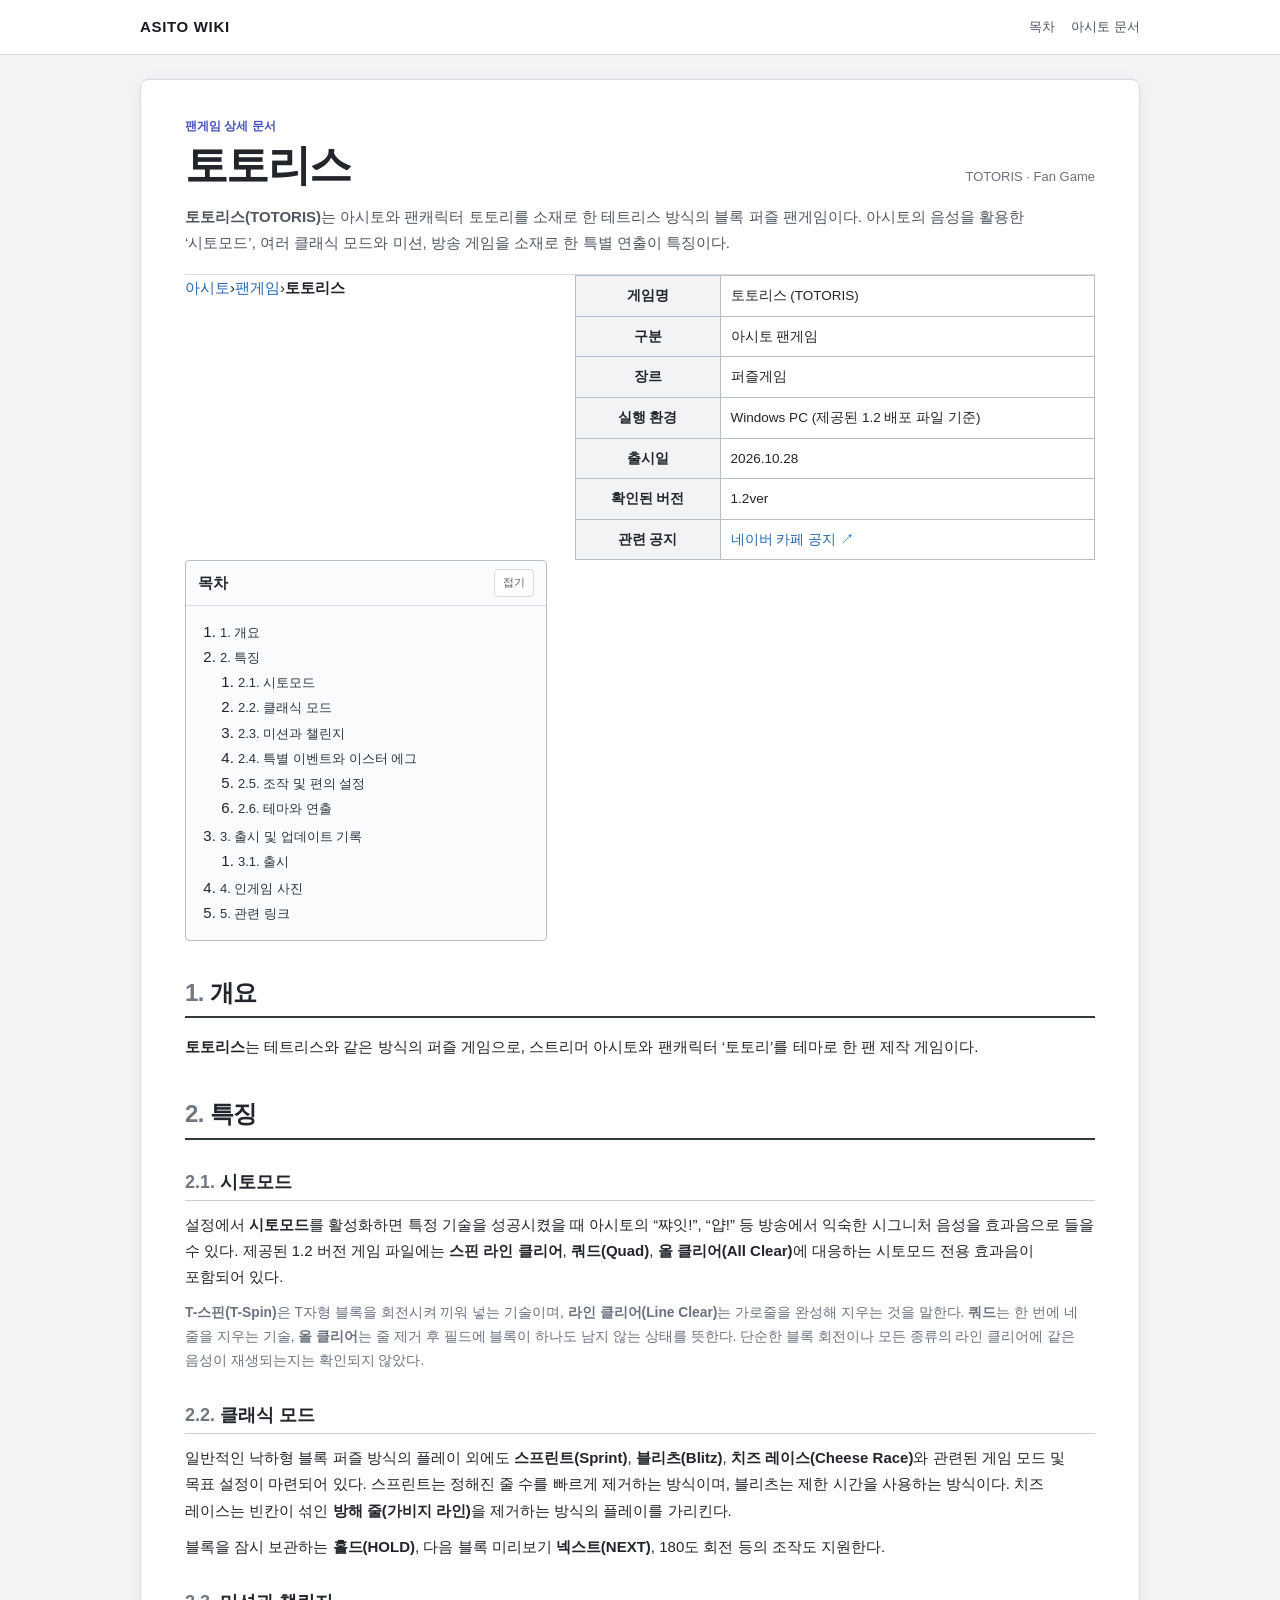
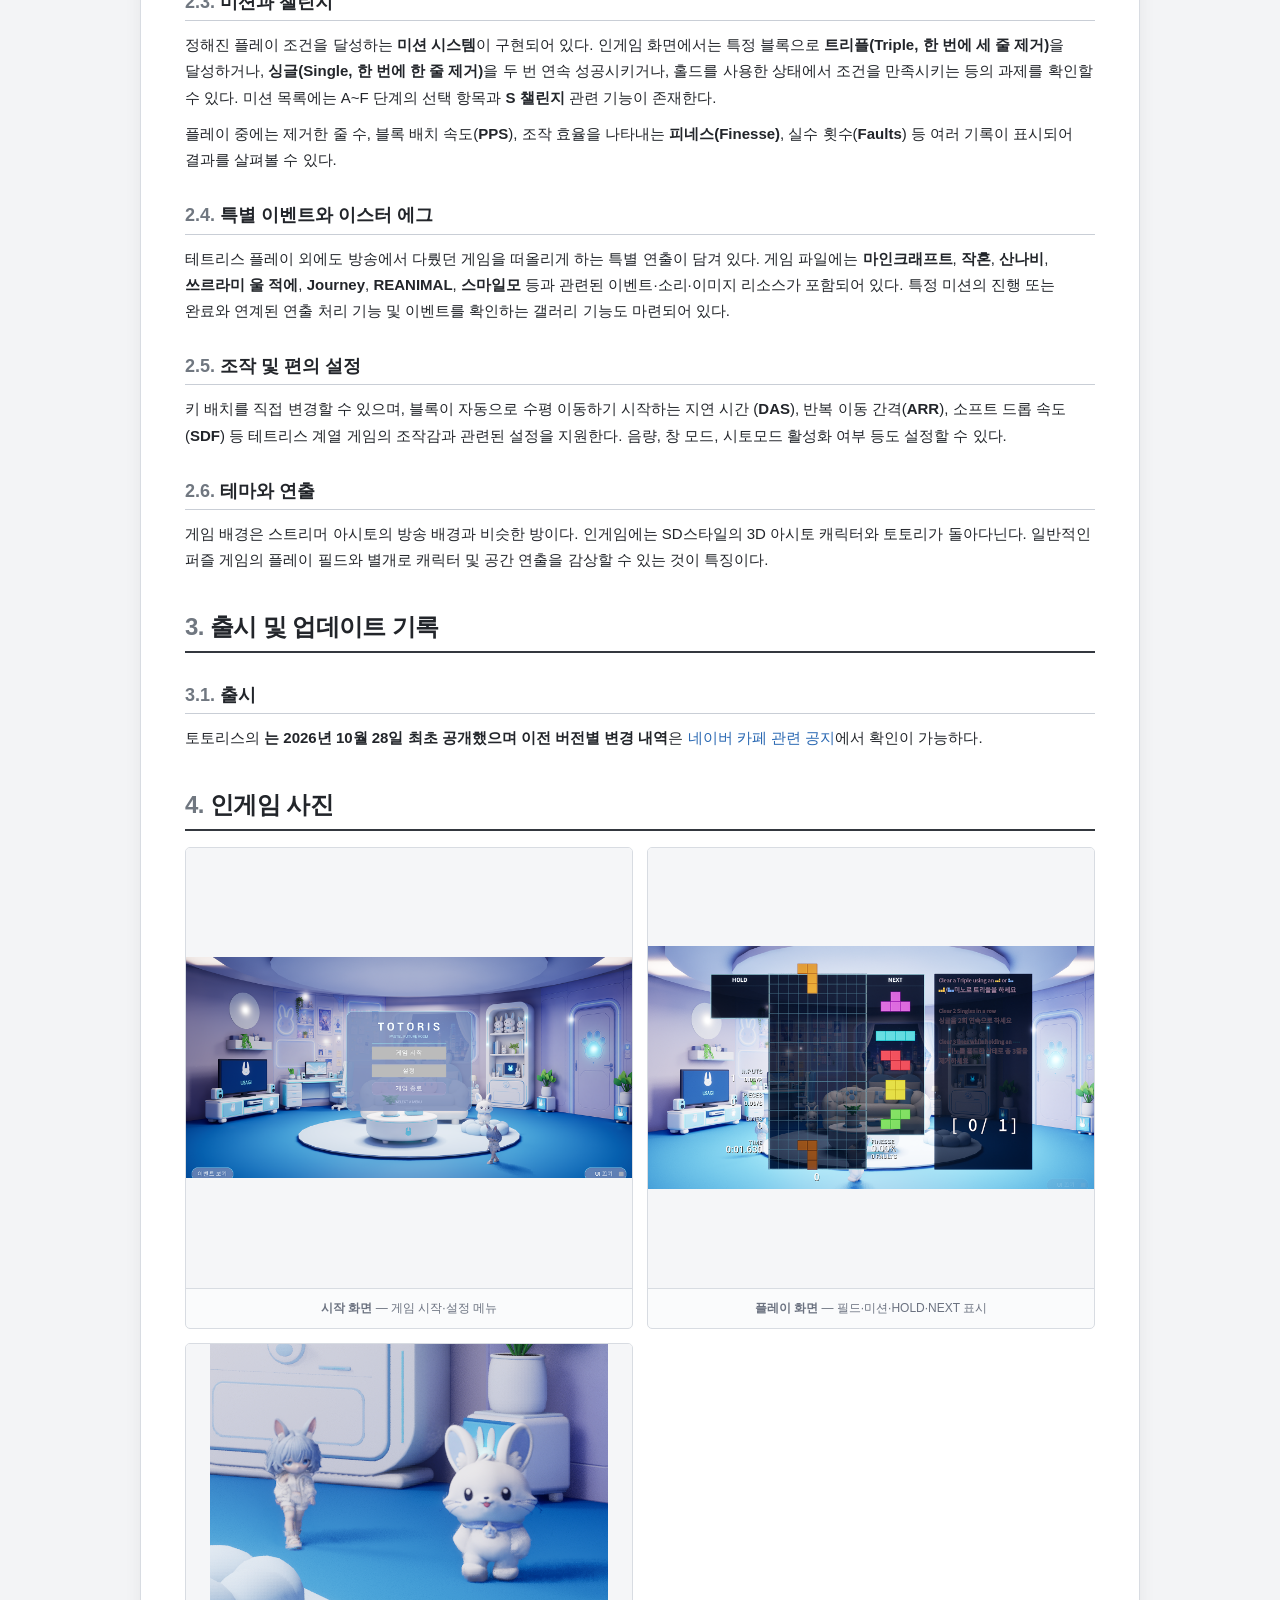
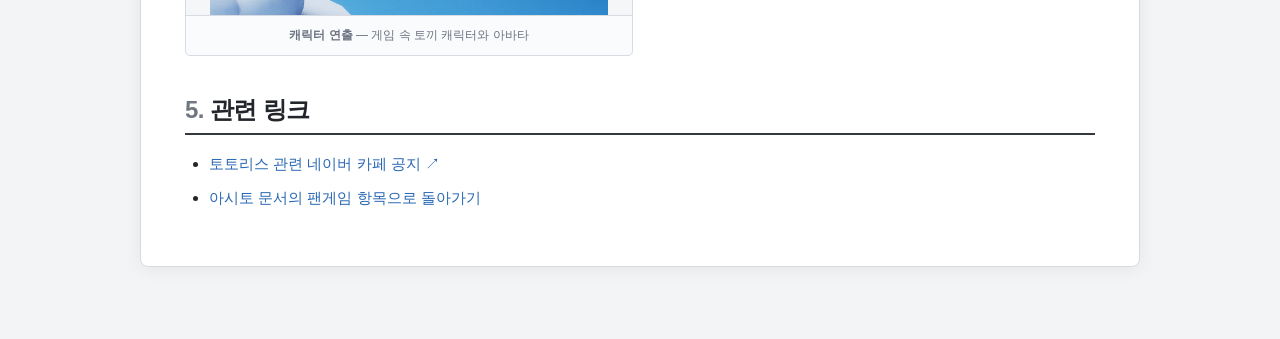
==== content/totoris.html @ 54809f1c "totoris update" ====
<!doctype html>
<html lang="ko">
<head>
  <meta charset="utf-8" />
  <meta name="viewport" content="width=device-width, initial-scale=1" />
  <title>토토리스 (TOTORIS) - 팬게임 | 아시토 전용 위키</title>
  <meta name="description" content="아시토 팬게임 토토리스(TOTORIS)의 게임 소개, 특징, 출시 및 업데이트 기록과 인게임 사진을 정리한 상세 문서입니다." />
  <meta name="robots" content="index, follow, max-image-preview:large" />
  <link rel="canonical" href="https://asito929.github.io/wiki/content/totoris.html" />
  <link rel="stylesheet" href="../style.css" />
</head>
<body>
  <header class="site-header">
    <div class="header-inner">
      <a class="brand" href="../index.html" aria-label="아시토 위키 메인으로 이동">ASITO WIKI</a>
      <div class="header-actions">
        <a href="#toc">목차</a>
        <a href="../index.html#fan-games">아시토 문서</a>
      </div>
    </div>
  </header>

  <main id="top" class="page-shell">
    <article class="wiki-document">
      <nav class="breadcrumb" aria-label="경로">
        <a href="../index.html">아시토</a><span>›</span><a href="../index.html#fan-games">팬게임</a><span>›</span><strong>토토리스</strong>
      </nav>

      <header class="document-header">
        <div class="document-title-row">
          <div>
            <p class="document-kicker">팬게임 상세 문서</p>
            <h1>토토리스</h1>
          </div>
          <span class="document-type">TOTORIS · Fan Game</span>
        </div>
        <p class="document-summary">
          <strong>토토리스(TOTORIS)</strong>는 아시토와 팬캐릭터 토토리를 소재로 한 테트리스 방식의 블록 퍼즐 팬게임이다.
          아시토의 음성을 활용한 ‘시토모드’, 여러 클래식 모드와 미션, 방송 게임을 소재로 한 특별 연출이 특징이다.
        </p>
      </header>

      <table class="wiki-table content-info-table">
        <tbody>
          <tr><th>게임명</th><td>토토리스 (TOTORIS)</td></tr>
          <tr><th>구분</th><td>아시토 팬게임</td></tr>
          <tr><th>장르</th><td>퍼즐게임</td></tr>
          <tr><th>실행 환경</th><td>Windows PC (제공된 1.2 배포 파일 기준)</td></tr>
          <tr><th>출시일</th><td>2026.10.28</td></tr>
          <tr><th>확인된 버전</th><td>1.2ver</td></tr>
          <tr><th>관련 공지</th><td><a href="https://cafe.naver.com/f-e/cafes/31707301/articles/356?boardtype=L&amp;referrerAllArticles=false" target="_blank" rel="noopener noreferrer">네이버 카페 공지 ↗</a></td></tr>
        </tbody>
      </table>

      <nav id="toc" class="toc-box" aria-label="문서 목차">
        <div class="toc-title">
          <strong>목차</strong>
          <button id="tocToggle" class="toc-toggle" type="button" aria-expanded="true">접기</button>
        </div>
        <ol id="tocList" class="toc-list"></ol>
      </nav>

      <div class="document-content">
        <section id="overview" class="wiki-section">
          <h2><span class="section-number">1.</span> 개요</h2>
          <p>
            <strong>토토리스</strong>는 테트리스와 같은 방식의 퍼즐 게임으로, 스트리머 아시토와 팬캐릭터 ‘토토리’를 테마로 한 팬 제작 게임이다.
          </p>
        </section>

        <section id="features" class="wiki-section">
          <h2><span class="section-number">2.</span> 특징</h2>

          <h3 id="sito-mode"><span class="section-number">2.1.</span> 시토모드</h3>
          <p>
            설정에서 <strong>시토모드</strong>를 활성화하면 특정 기술을 성공시켰을 때
            아시토의 “쨔잇!”, “얍!” 등 방송에서 익숙한 시그니처 음성을 효과음으로 들을 수 있다.
            제공된 1.2 버전 게임 파일에는 <strong>스핀 라인 클리어</strong>,
            <strong>쿼드(Quad)</strong>, <strong>올 클리어(All Clear)</strong>에 대응하는
            시토모드 전용 효과음이 포함되어 있다.
          </p>
          <p class="subtle">
            <strong>T-스핀(T-Spin)</strong>은 T자형 블록을 회전시켜 끼워 넣는 기술이며,
            <strong>라인 클리어(Line Clear)</strong>는 가로줄을 완성해 지우는 것을 말한다.
            <strong>쿼드</strong>는 한 번에 네 줄을 지우는 기술,
            <strong>올 클리어</strong>는 줄 제거 후 필드에 블록이 하나도 남지 않는 상태를 뜻한다.
            단순한 블록 회전이나 모든 종류의 라인 클리어에 같은 음성이 재생되는지는 확인되지 않았다.
          </p>

          <h3 id="game-modes"><span class="section-number">2.2.</span> 클래식 모드</h3>
          <p>
            일반적인 낙하형 블록 퍼즐 방식의 플레이 외에도
            <strong>스프린트(Sprint)</strong>, <strong>블리츠(Blitz)</strong>,
            <strong>치즈 레이스(Cheese Race)</strong>와 관련된 게임 모드 및 목표 설정이 마련되어 있다.
            스프린트는 정해진 줄 수를 빠르게 제거하는 방식이며, 블리츠는 제한 시간을 사용하는 방식이다.
            치즈 레이스는 빈칸이 섞인 <strong>방해 줄(가비지 라인)</strong>을 제거하는 방식의 플레이를 가리킨다.
          </p>
          <p>
            블록을 잠시 보관하는 <strong>홀드(HOLD)</strong>, 다음 블록 미리보기
            <strong>넥스트(NEXT)</strong>, 180도 회전 등의 조작도 지원한다.
          </p>

          <h3 id="missions"><span class="section-number">2.3.</span> 미션과 챌린지</h3>
          <p>
            정해진 플레이 조건을 달성하는 <strong>미션 시스템</strong>이 구현되어 있다.
            인게임 화면에서는 특정 블록으로 <strong>트리플(Triple, 한 번에 세 줄 제거)</strong>을 달성하거나,
            <strong>싱글(Single, 한 번에 한 줄 제거)</strong>을 두 번 연속 성공시키거나,
            홀드를 사용한 상태에서 조건을 만족시키는 등의 과제를 확인할 수 있다.
            미션 목록에는 A~F 단계의 선택 항목과 <strong>S 챌린지</strong> 관련 기능이 존재한다.
          </p>
          <p>
            플레이 중에는 제거한 줄 수, 블록 배치 속도(<strong>PPS</strong>),
            조작 효율을 나타내는 <strong>피네스(Finesse)</strong>, 실수 횟수(<strong>Faults</strong>) 등
            여러 기록이 표시되어 결과를 살펴볼 수 있다.
          </p>

          <h3 id="special-events"><span class="section-number">2.4.</span> 특별 이벤트와 이스터 에그</h3>
          <p>
            테트리스 플레이 외에도 방송에서 다뤘던 게임을 떠올리게 하는 특별 연출이 담겨 있다.
            게임 파일에는 <strong>마인크래프트</strong>, <strong>작혼</strong>,
            <strong>산나비</strong>, <strong>쓰르라미 울 적에</strong>,
            <strong>Journey</strong>, <strong>REANIMAL</strong>,
            <strong>스마일모</strong> 등과 관련된 이벤트·소리·이미지 리소스가 포함되어 있다.
            특정 미션의 진행 또는 완료와 연계된 연출 처리 기능 및 이벤트를 확인하는 갤러리 기능도 마련되어 있다.
          </p>

          <h3 id="custom-settings"><span class="section-number">2.5.</span> 조작 및 편의 설정</h3>
          <p>
            키 배치를 직접 변경할 수 있으며, 블록이 자동으로 수평 이동하기 시작하는 지연 시간
            (<strong>DAS</strong>), 반복 이동 간격(<strong>ARR</strong>), 소프트 드롭 속도(<strong>SDF</strong>) 등
            테트리스 계열 게임의 조작감과 관련된 설정을 지원한다.
            음량, 창 모드, 시토모드 활성화 여부 등도 설정할 수 있다.
          </p>

          <h3 id="visuals"><span class="section-number">2.6.</span> 테마와 연출</h3>
          <p>
            게임 배경은 스트리머 아시토의 방송 배경과 비슷한 방이다.
            인게임에는 SD스타일의 3D 아시토 캐릭터와 토토리가 돌아다닌다.
            일반적인 퍼즐 게임의 플레이 필드와 별개로 캐릭터 및 공간 연출을 감상할 수 있는 것이 특징이다.
          </p>
        </section>

        <section id="updates" class="wiki-section">
          <h2><span class="section-number">3.</span> 출시 및 업데이트 기록</h2>
          <h3 id="release"><span class="section-number">3.1.</span> 출시</h3>
          <p>
            토토리스의 <strong>는 2026년 10월 28일 최초 공개했으며 이전 버전별 변경 내역</strong>은
            <a href="https://cafe.naver.com/f-e/cafes/31707301/articles/356?boardtype=L&amp;referrerAllArticles=false" target="_blank" rel="noopener noreferrer">네이버 카페 관련 공지</a>에서 확인이 가능하다.
          </p>

        <section id="screenshots" class="wiki-section">
          <h2><span class="section-number">4.</span> 인게임 사진</h2>
          <div class="media-grid">
            <figure class="media-card">
              <img src="../assets/totoris_1.png" alt="토토리스의 파스텔톤 방 배경과 게임 시작, 설정, 게임 종료 버튼이 표시된 메인 화면" width="1600" height="794" loading="lazy" decoding="async" />
              <figcaption><strong>시작 화면</strong> — 게임 시작·설정 메뉴</figcaption>
            </figure>
            <figure class="media-card">
              <img src="../assets/totoris_2.png" alt="토토리스 게임 플레이 화면. 홀드 및 다음 블록 표시, 블록 필드, 미션과 기록 정보가 나타난다" width="1600" height="870" loading="lazy" decoding="async" />
              <figcaption><strong>플레이 화면</strong> — 필드·미션·HOLD·NEXT 표시</figcaption>
            </figure>
            <figure class="media-card">
              <img src="../assets/totoris_3.png" alt="토토리스에 등장하는 파란 머리 캐릭터와 흰색 토끼 캐릭터의 모습" width="398" height="271" loading="lazy" decoding="async" />
              <figcaption><strong>캐릭터 연출</strong> — 게임 속 토끼 캐릭터와 아바타</figcaption>
            </figure>
          </div>
        </section>

        <section id="links" class="wiki-section">
          <h2><span class="section-number">5.</span> 관련 링크</h2>
          <ul class="prose-list">
            <li><a href="https://cafe.naver.com/f-e/cafes/31707301/articles/356?boardtype=L&amp;referrerAllArticles=false" target="_blank" rel="noopener noreferrer">토토리스 관련 네이버 카페 공지 ↗</a></li>
            <li><a href="../index.html#totoris">아시토 문서의 팬게임 항목으로 돌아가기</a></li>
          </ul>
        </section>
      </div>
    </article>
  </main>

  <button id="toTop" class="to-top" type="button" aria-label="맨 위로 이동">↑</button>
  <script src="../script.js"></script>
</body>
</html>
---- style.css ----
:root {
  /* 스트리머 대표색으로 이 값만 바꾸면 표/링크/강조색이 함께 바뀝니다. */
  --theme-color: #5c68d7;
  --theme-dark: #4651bd;
  --theme-soft: #f1f2ff;

  --page-bg: #f3f4f6;
  --paper: #ffffff;
  --text: #22252a;
  --muted: #6b7280;
  --line: #d8dce2;
  --line-dark: #b8bec8;
  --table-head: #f1f3f5;
  --notice-bg: #fff9e8;
  --notice-line: #e4c55f;
  --quote-bg: #f7f8fa;
  --radius: 8px;
  --shadow: 0 3px 18px rgba(0, 0, 0, .06);
}

* { box-sizing: border-box; }
html { scroll-behavior: smooth; }
body {
  margin: 0;
  background: var(--page-bg);
  color: var(--text);
  font-family: -apple-system, BlinkMacSystemFont, "Pretendard", "Noto Sans KR", "Segoe UI", sans-serif;
  font-size: 15px;
  line-height: 1.75;
  word-break: keep-all;
}

a { color: #2867b2; text-decoration: none; }
a:hover { text-decoration: underline; }
img { max-width: 100%; }

.site-header {
  position: sticky;
  top: 0;
  z-index: 50;
  border-bottom: 1px solid var(--line);
  background: rgba(255, 255, 255, .96);
  backdrop-filter: blur(9px);
}

.header-inner {
  max-width: 1040px;
  height: 54px;
  margin: 0 auto;
  padding: 0 20px;
  display: flex;
  align-items: center;
  justify-content: space-between;
  gap: 20px;
}

.brand {
  color: #191b20;
  font-size: 15px;
  font-weight: 850;
  letter-spacing: .045em;
}

.brand:hover { text-decoration: none; }
.header-actions { display: flex; gap: 16px; font-size: 13px; }
.header-actions a { color: #4b5563; }

.page-shell {
  max-width: 1040px;
  margin: 24px auto 72px;
  padding: 0 20px;
}

.wiki-document {
  min-width: 0;
  padding: 36px 44px 42px;
  border: 1px solid var(--line);
  border-radius: var(--radius);
  background: var(--paper);
  box-shadow: var(--shadow);
}

.document-header {
  padding-bottom: 18px;
  border-bottom: 1px solid var(--line);
}

.document-title-row {
  display: flex;
  align-items: flex-end;
  justify-content: space-between;
  gap: 20px;
}

.document-kicker {
  margin: 0 0 3px;
  color: var(--theme-dark);
  font-size: 12px;
  font-weight: 800;
}

h1 {
  margin: 0;
  font-size: clamp(31px, 5vw, 43px);
  line-height: 1.2;
  letter-spacing: -.035em;
}

.document-type {
  flex: 0 0 auto;
  margin-bottom: 3px;
  color: var(--muted);
  font-size: 13px;
}

.document-summary {
  margin: 12px 0 0;
  color: #505761;
}

.notice-box {
  margin: 20px 0 24px;
  padding: 12px 14px;
  display: grid;
  grid-template-columns: auto 1fr;
  gap: 10px;
  border: 1px solid var(--notice-line);
  border-left-width: 4px;
  border-radius: 5px;
  background: var(--notice-bg);
  font-size: 13px;
}

.notice-box strong { white-space: nowrap; }

/* =============================
   프로필 정보표
   ============================= */
.profile-area {
  margin: 25px 0 28px;
  display: flex;
  justify-content: center;
}

.profile-table {
  width: min(100%, 620px);
  border-collapse: collapse;
  table-layout: fixed;
  border: 2px solid var(--theme-color);
  background: #fff;
  font-size: 14px;
}

.profile-table th,
.profile-table td {
  border: 1px solid var(--line-dark);
  padding: 9px 11px;
  vertical-align: middle;
}

.profile-table thead th {
  padding: 14px 12px;
  border-color: var(--theme-color);
  background: var(--theme-color);
  color: #fff;
  text-align: center;
}

.profile-main-name {
  display: block;
  font-size: 22px;
  font-weight: 900;
  letter-spacing: -.02em;
}

.profile-en-name {
  display: block;
  margin-top: 2px;
  opacity: .82;
  font-size: 11px;
  font-weight: 600;
  letter-spacing: .08em;
}

.profile-table tbody > tr:not(.profile-image-row) > th {
  width: 124px;
  background: var(--theme-soft);
  color: #30333a;
  text-align: center;
  font-weight: 750;
}

.profile-image-row td {
  padding: 0;
  background: #f8f8fa;
  text-align: center;
}

.profile-image {
  display: block;
  width: 100%;
  max-height: 560px;
  margin: 0 auto;
  object-fit: contain;
  background: #f8f8fa;
}

.image-caption {
  margin: 0;
  padding: 7px 10px;
  border-top: 1px solid var(--line);
  color: var(--muted);
  font-size: 11px;
}

.inline-links {
  display: flex;
  flex-wrap: wrap;
  gap: 5px 12px;
}

.inline-links a::after,
.external-link strong::after {
  content: " ↗";
  font-size: .75em;
  opacity: .55;
}

/* =============================
   목차
   ============================= */
.toc-box {
  width: min(100%, 620px);
  margin: 0 0 36px;
  border: 1px solid var(--line-dark);
  border-radius: 4px;
  background: #fafbfc;
}

.toc-title {
  min-height: 43px;
  padding: 8px 12px;
  display: flex;
  align-items: center;
  justify-content: space-between;
  border-bottom: 1px solid var(--line);
}

.toc-title strong { font-size: 15px; }

.toc-toggle {
  padding: 3px 8px;
  border: 1px solid var(--line);
  border-radius: 4px;
  background: #fff;
  color: #555b65;
  font: inherit;
  font-size: 11px;
  cursor: pointer;
}

.toc-list {
  margin: 0;
  padding: 12px 16px 13px 37px;
}

.toc-list li { margin: 2px 0; line-height: 1.55; }
.toc-list a { color: #2c3440; font-size: 13px; }
.toc-list a:hover { color: #2867b2; }
.toc-list ol { margin: 2px 0 4px; padding-left: 22px; }
.toc-box.collapsed .toc-list { display: none; }
.toc-box.collapsed .toc-title { border-bottom: 0; }

/* =============================
   본문
   ============================= */
.document-content { min-width: 0; }
.wiki-section { margin-top: 38px; scroll-margin-top: 76px; }
.wiki-section:first-child { margin-top: 0; }

h2 {
  margin: 0 0 16px;
  padding: 0 0 7px;
  border-bottom: 2px solid #34383f;
  font-size: 24px;
  line-height: 1.35;
  letter-spacing: -.025em;
}

h3 {
  margin: 29px 0 11px;
  padding-bottom: 5px;
  border-bottom: 1px solid #c9ced6;
  font-size: 18px;
  line-height: 1.45;
  scroll-margin-top: 76px;
}

h4 {
  margin: 22px 0 9px;
  font-size: 15.5px;
  line-height: 1.5;
  scroll-margin-top: 76px;
}

.section-number { color: #707780; font-weight: 650; }
p { margin: 10px 0; }
ul, ol { padding-left: 24px; }
li + li { margin-top: 4px; }

.quote-box {
  margin: 18px 0;
  padding: 14px 17px;
  border-left: 4px solid var(--theme-color);
  background: var(--quote-bg);
}

.quote-box p { margin: 0; }
.quote-box cite {
  display: block;
  margin-top: 6px;
  color: var(--muted);
  font-size: 12px;
  font-style: normal;
}

.footnote-ref { margin-left: 2px; font-size: .78em; }

.footnote-ref a {
  display: inline-block;
  padding: 0 2px;
  border-radius: 3px;
  font-weight: 700;
  cursor: pointer;
}

.footnote-ref a[aria-expanded="true"] {
  background: var(--theme-soft);
  text-decoration: none;
}

.footnote-popover {
  position: fixed;
  z-index: 2000;
  display: none;
  width: min(360px, calc(100vw - 24px));
  max-height: min(280px, calc(100vh - 24px));
  overflow: hidden;
  border: 1px solid #9ea6b3;
  border-radius: 6px;
  background: #fff;
  box-shadow: 0 8px 28px rgba(30, 38, 52, .18), 0 2px 7px rgba(30, 38, 52, .12);
  color: #30343b;
  font-size: 13.5px;
  line-height: 1.65;
}

.footnote-popover.show {
  display: block;
  animation: footnote-pop .12s ease-out;
}

.footnote-popover-head {
  display: flex;
  align-items: center;
  justify-content: space-between;
  min-height: 38px;
  padding: 7px 8px 7px 12px;
  border-bottom: 1px solid var(--line);
  background: #f7f8fa;
}

.footnote-popover-title {
  color: var(--theme-dark);
  font-size: 13px;
}

.footnote-popover-close {
  display: grid;
  place-items: center;
  width: 28px;
  height: 28px;
  padding: 0;
  border: 0;
  border-radius: 4px;
  background: transparent;
  color: #68707c;
  font: inherit;
  font-size: 21px;
  line-height: 1;
  cursor: pointer;
}

.footnote-popover-close:hover,
.footnote-popover-close:focus-visible {
  background: #e9ebef;
  color: #252a32;
  outline: none;
}

.footnote-popover-body {
  max-height: 230px;
  overflow-y: auto;
  padding: 11px 13px 13px;
}

@keyframes footnote-pop {
  from { opacity: 0; transform: translateY(-3px); }
  to { opacity: 1; transform: translateY(0); }
}

@media (max-width: 640px) {
  .footnote-popover {
    width: auto;
    max-height: min(42vh, 280px);
    box-shadow: 0 8px 30px rgba(30, 38, 52, .22);
  }

  .footnote-popover-body {
    max-height: calc(min(42vh, 280px) - 39px);
  }

  .footnote-emote {
    display: inline-flex;
    align-items: center;
    vertical-align: middle;
    margin: 0 4px;
  }

  .footnote-emote img {
    width: 36px;
    height: 36px;
    object-fit: contain;
    vertical-align: middle;
  }
}

.fold-box {
  margin: 16px 0;
  border: 1px solid var(--line);
  border-radius: 4px;
  background: #fbfbfc;
}

.fold-box summary {
  padding: 9px 12px;
  cursor: pointer;
  font-weight: 700;
}

.fold-content {
  padding: 2px 13px 11px;
  border-top: 1px solid var(--line);
}

.wiki-table-scroll {
  width: 100%;
  margin: 14px 0 18px;
  overflow-x: auto;
}

.wiki-table {
  width: 100%;
  min-width: 520px;
  border-collapse: collapse;
  font-size: 13.5px;
}

.wiki-table th,
.wiki-table td {
  padding: 8px 10px;
  border: 1px solid var(--line-dark);
  vertical-align: top;
}

.wiki-table thead th,
.relationship-table > tbody > tr > th {
  background: var(--table-head);
  text-align: center;
  font-weight: 800;
}

.history-table td:first-child { width: 138px; white-space: nowrap; }
.relationship-table th { width: 145px; }

.link-list {
  display: grid;
  grid-template-columns: repeat(3, 1fr);
  gap: 9px;
  margin-top: 14px;
}

.external-link {
  min-width: 0;
  padding: 11px 12px;
  border: 1px solid var(--line);
  border-radius: 5px;
  background: #fafbfc;
}

.external-link:hover {
  border-color: #aeb8c9;
  background: var(--theme-soft);
  text-decoration: none;
}

.external-link strong {
  display: block;
  color: #252a32;
}

.external-link span {
  display: block;
  margin-top: 1px;
  color: var(--muted);
  font-size: 11px;
}

.footnotes {
  margin: 14px 0;
  padding-left: 27px;
  color: #4d535c;
  font-size: 13px;
}

.footnotes li {
  scroll-margin-top: 76px;
  padding-left: 3px;
}

.back-ref { margin-left: 4px; }

.source-policy,
.policy-box {
  margin-top: 15px;
  padding: 12px 15px;
  border-left: 4px solid var(--theme-color);
  background: #f7f8fb;
  font-size: 13px;
}

.source-policy p { margin: 4px 0 0; }
.policy-box ul { margin: 0; }

.document-footer {
  margin-top: 48px;
  padding-top: 18px;
  border-top: 1px solid var(--line);
  color: var(--muted);
  font-size: 12px;
}

.document-footer p { margin: 3px 0; }

.to-top {
  position: fixed;
  right: 20px;
  bottom: 20px;
  width: 42px;
  height: 42px;
  border: 1px solid var(--line);
  border-radius: 50%;
  background: #fff;
  box-shadow: var(--shadow);
  color: #3f4650;
  font-size: 18px;
  cursor: pointer;
  opacity: 0;
  pointer-events: none;
  transition: opacity .18s ease, transform .18s ease;
}

.to-top.show { opacity: 1; pointer-events: auto; }
.to-top:hover { transform: translateY(-2px); }

@media (max-width: 720px) {
  body { font-size: 14px; word-break: normal; }
  .header-inner { height: 50px; padding: 0 14px; }
  .header-actions { gap: 12px; font-size: 12px; }
  .page-shell { margin-top: 12px; padding: 0 8px; }
  .wiki-document { padding: 25px 16px 34px; border-radius: 5px; }
  .document-title-row { display: block; }
  .document-type { display: inline-block; margin-top: 7px; }
  .notice-box { grid-template-columns: 1fr; gap: 2px; }
  .profile-table tbody > tr:not(.profile-image-row) > th { width: 96px; padding-left: 6px; padding-right: 6px; }
  .profile-main-name { font-size: 20px; }
  .toc-box { width: 100%; }
  h2 { font-size: 21px; }
  h3 { font-size: 17px; }
  .link-list { grid-template-columns: 1fr; }
  .to-top { right: 12px; bottom: 12px; }
}

@media (max-width: 430px) {
  .brand { font-size: 13px; }
  .header-actions a:first-child { display: none; }
  .wiki-document { padding-left: 13px; padding-right: 13px; }
  .profile-table { font-size: 13px; }
  .profile-table th, .profile-table td { padding-top: 8px; padding-bottom: 8px; }
}

@media print {
  .site-header,
  .to-top,
  .toc-toggle { display: none !important; }
  body { background: #fff; }
  .page-shell { max-width: none; margin: 0; padding: 0; }
  .wiki-document { border: 0; box-shadow: none; padding: 0; }
  a { color: inherit; text-decoration: none; }
}

/* =============================
   아시토 문서 전용 확장 스타일
   ============================= */
.subtle {
  color: var(--muted);
  font-size: .92em;
}

.prose-list {
  margin: 12px 0;
}

.prose-list > li {
  margin-top: 8px;
}

.compact-quote {
  margin-bottom: 12px;
}

.rule-list {
  margin: 10px 0 8px;
  padding: 12px 18px 12px 36px;
  border: 1px solid var(--line);
  border-radius: 5px;
  background: #fafbfc;
}

.rule-list li + li {
  margin-top: 7px;
}

.rule-warning {
  margin-top: 10px;
  padding: 9px 12px;
  border-left: 4px solid #c84c4c;
  background: #fff7f7;
  font-size: 13px;
}

.meme-table th,
.wiki-table tbody > tr > th {
  width: 145px;
  background: var(--table-head);
  text-align: center;
  font-weight: 800;
}

.media-grid {
  display: grid;
  grid-template-columns: repeat(2, minmax(0, 1fr));
  gap: 14px;
  margin: 14px 0 20px;
}

.media-card {
  margin: 0;
  overflow: hidden;
  border: 1px solid var(--line);
  border-radius: 5px;
  background: #fafbfc;
}

.media-card img {
  display: block;
  width: 100%;
  min-height: 220px;
  max-height: 440px;
  object-fit: contain;
  background: #f5f6f8;
}

.large-media {
  max-width: 620px;
  margin: 14px auto 20px;
}

.large-media img {
  min-height: 420px;
  max-height: 680px;
}

/* Character comparison layout */
.character-grid {
  display: grid;
  grid-template-columns: minmax(0, 1.35fr) minmax(220px, 0.65fr);
  align-items: stretch;
  gap: 14px;
  max-width: 760px;
  margin: 14px auto 20px;
}

.character-card {
  display: flex;
  flex-direction: column;
}

.character-image-wrap {
  display: flex;
  align-items: center;
  justify-content: center;
  flex: 1;
  min-height: 430px;
  padding: 16px;
  background: #f5f6f8;
}

.character-card img {
  width: 100%;
  min-height: 0;
  max-height: 540px;
  object-fit: contain;
  background: transparent;
}

.character-fan img {
  width: 72%;
  max-height: 330px;
}

@media (max-width: 720px) {
  .character-grid {
    grid-template-columns: minmax(0, 1.25fr) minmax(0, 0.75fr);
    gap: 9px;
  }

  .character-image-wrap {
    min-height: 300px;
    padding: 10px;
  }

  .character-fan img {
    width: 78%;
    max-height: 230px;
  }
}

@media (max-width: 480px) {
  .character-grid {
    grid-template-columns: 1fr 0.72fr;
  }

  .character-image-wrap {
    min-height: 240px;
    padding: 7px;
  }

  .character-fan img {
    width: 82%;
    max-height: 190px;
  }
}

.media-card figcaption {
  padding: 9px 12px;
  border-top: 1px solid var(--line);
  color: var(--muted);
  font-size: 12px;
  text-align: center;
}

.pending-link,
.missing-link-note {
  color: #6a5b2f;
  font-size: 13px;
}

.pending-link {
  display: inline-block;
  margin: 8px 0 0;
  padding: 5px 9px;
  border: 1px dashed #c8b36d;
  border-radius: 4px;
  background: #fffbea;
}

.game-grid {
  display: grid;
  grid-template-columns: repeat(3, minmax(0, 1fr));
  gap: 7px 16px;
  margin: 12px 0 18px;
  padding-left: 22px;
}

.six-links {
  grid-template-columns: repeat(3, 1fr);
}

.missing-link-note {
  display: grid;
  grid-template-columns: auto 1fr;
  gap: 10px;
  margin-top: 12px;
  padding: 10px 12px;
  border: 1px solid #e5d79a;
  border-radius: 5px;
  background: #fffbea;
}

.missing-link-note strong {
  white-space: nowrap;
}

@media (max-width: 720px) {
  .media-grid { grid-template-columns: 1fr; }
  .game-grid { grid-template-columns: repeat(2, minmax(0, 1fr)); }
  .six-links { grid-template-columns: 1fr; }
  .large-media img { min-height: 300px; }
  .missing-link-note { grid-template-columns: 1fr; gap: 2px; }
}

@media (max-width: 430px) {
  .game-grid { grid-template-columns: 1fr; }
  .meme-table th,
  .wiki-table tbody > tr > th { width: 104px; }
}

/* Compact list for games whose details live in footnotes */
.compact-game-list {
  margin-top: 0.65rem;
  margin-bottom: 0;
}

.compact-game-list > li {
  margin: 0.22rem 0;
}

.compact-game-list .footnote-ref {
  margin-left: 0.12rem;
}

/* =============================
   데스크톱 상단 레이아웃
   왼쪽: 목차 / 오른쪽: 프로필 정보표
   모바일에서는 기존 세로 배치를 유지합니다.
   ============================= */
@media (min-width: 900px) {
  .wiki-document {
    display: grid;
    grid-template-columns: minmax(260px, 0.82fr) minmax(0, 1.18fr);
    column-gap: 28px;
    align-items: start;
  }

  .document-header {
    grid-column: 1 / -1;
    grid-row: 1;
  }

  .notice-box {
    grid-column: 1 / -1;
    grid-row: 2;
  }

  /* DOM에서는 프로필이 먼저 오지만 화면에서는 오른쪽에 배치 */
  .profile-area {
    grid-column: 2;
    grid-row: 3;
    display: block;
    width: 100%;
    margin: 0 0 36px;
  }

  .profile-table {
    width: 100%;
    max-width: none;
  }

  /* 목차는 왼쪽 */
  .toc-box {
    grid-column: 1;
    grid-row: 3;
    width: 100%;
    margin: 0 0 36px;
    align-self: start;
  }

  .toc-list {
    padding-left: 34px;
    padding-right: 12px;
  }

  .toc-list ol {
    padding-left: 18px;
  }

  .document-content {
    grid-column: 1 / -1;
    grid-row: 4;
  }

  .document-footer {
    grid-column: 1 / -1;
    grid-row: 5;
  }
}
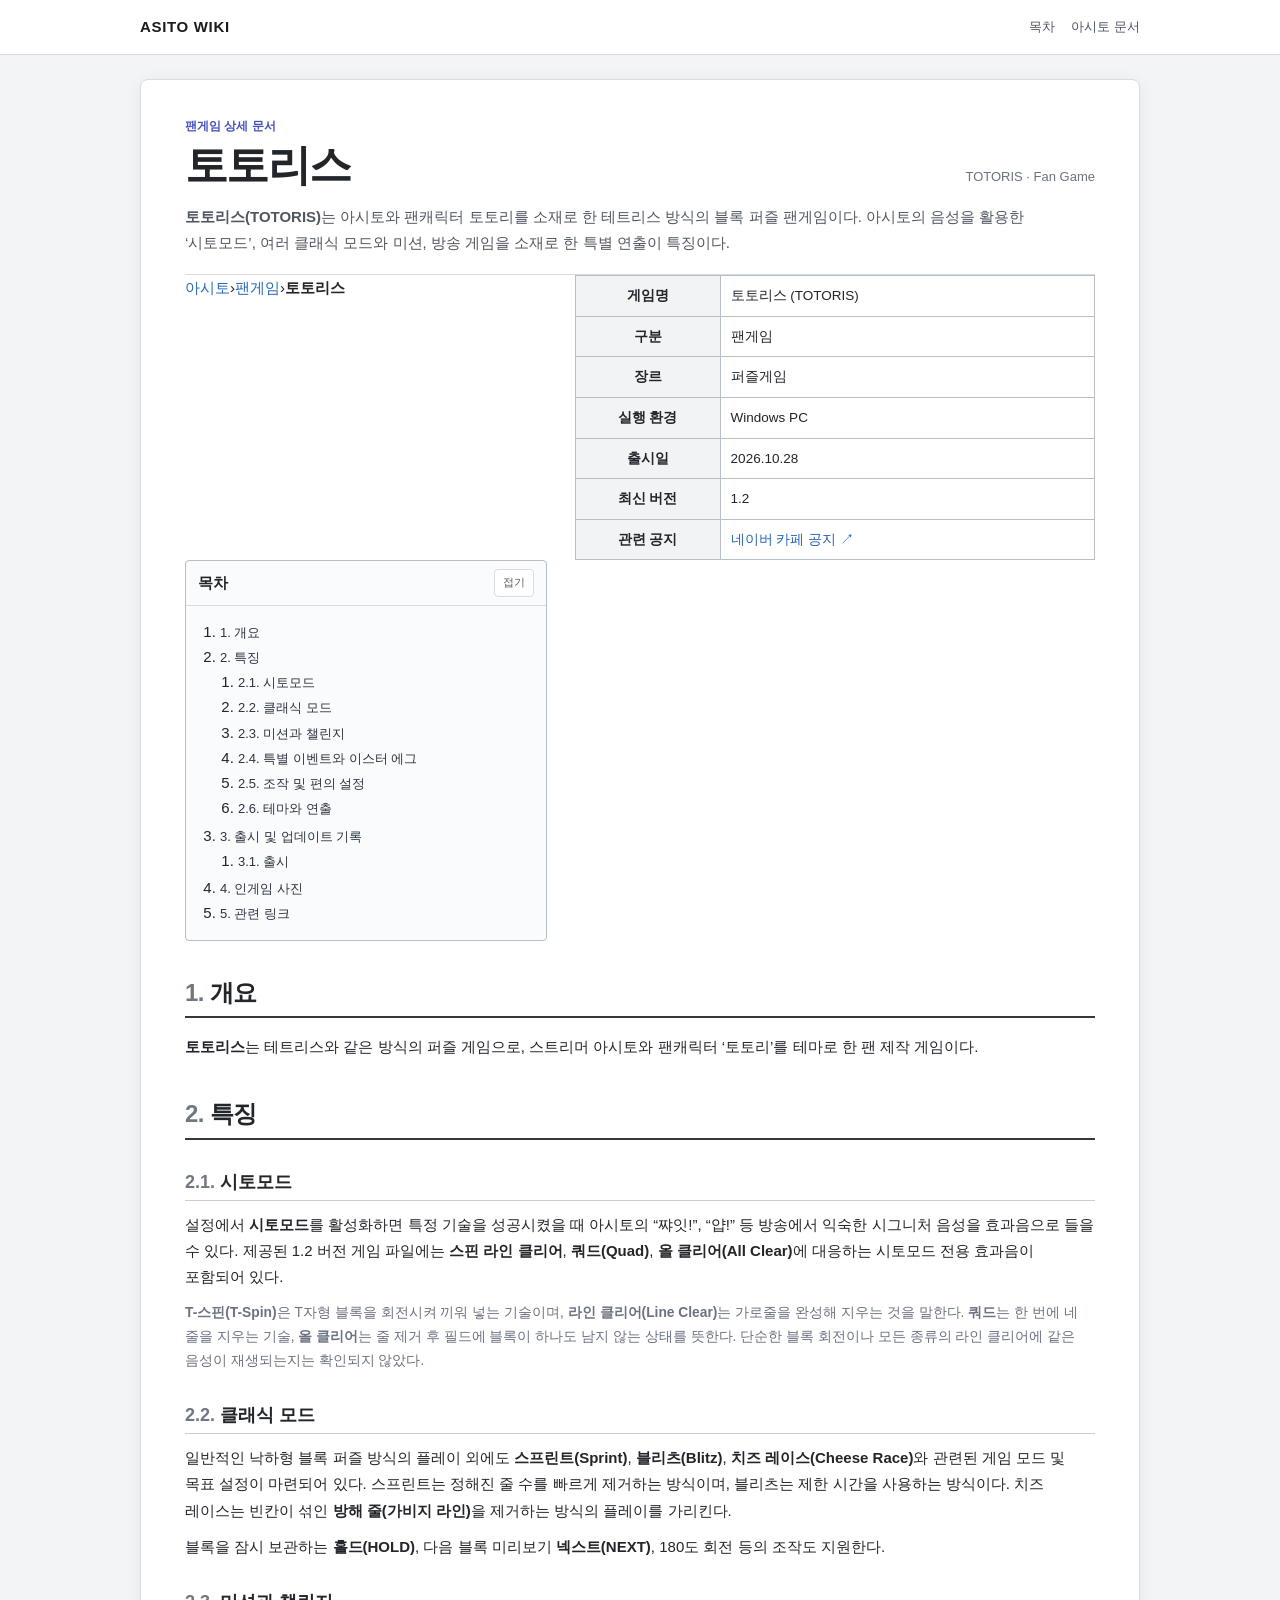
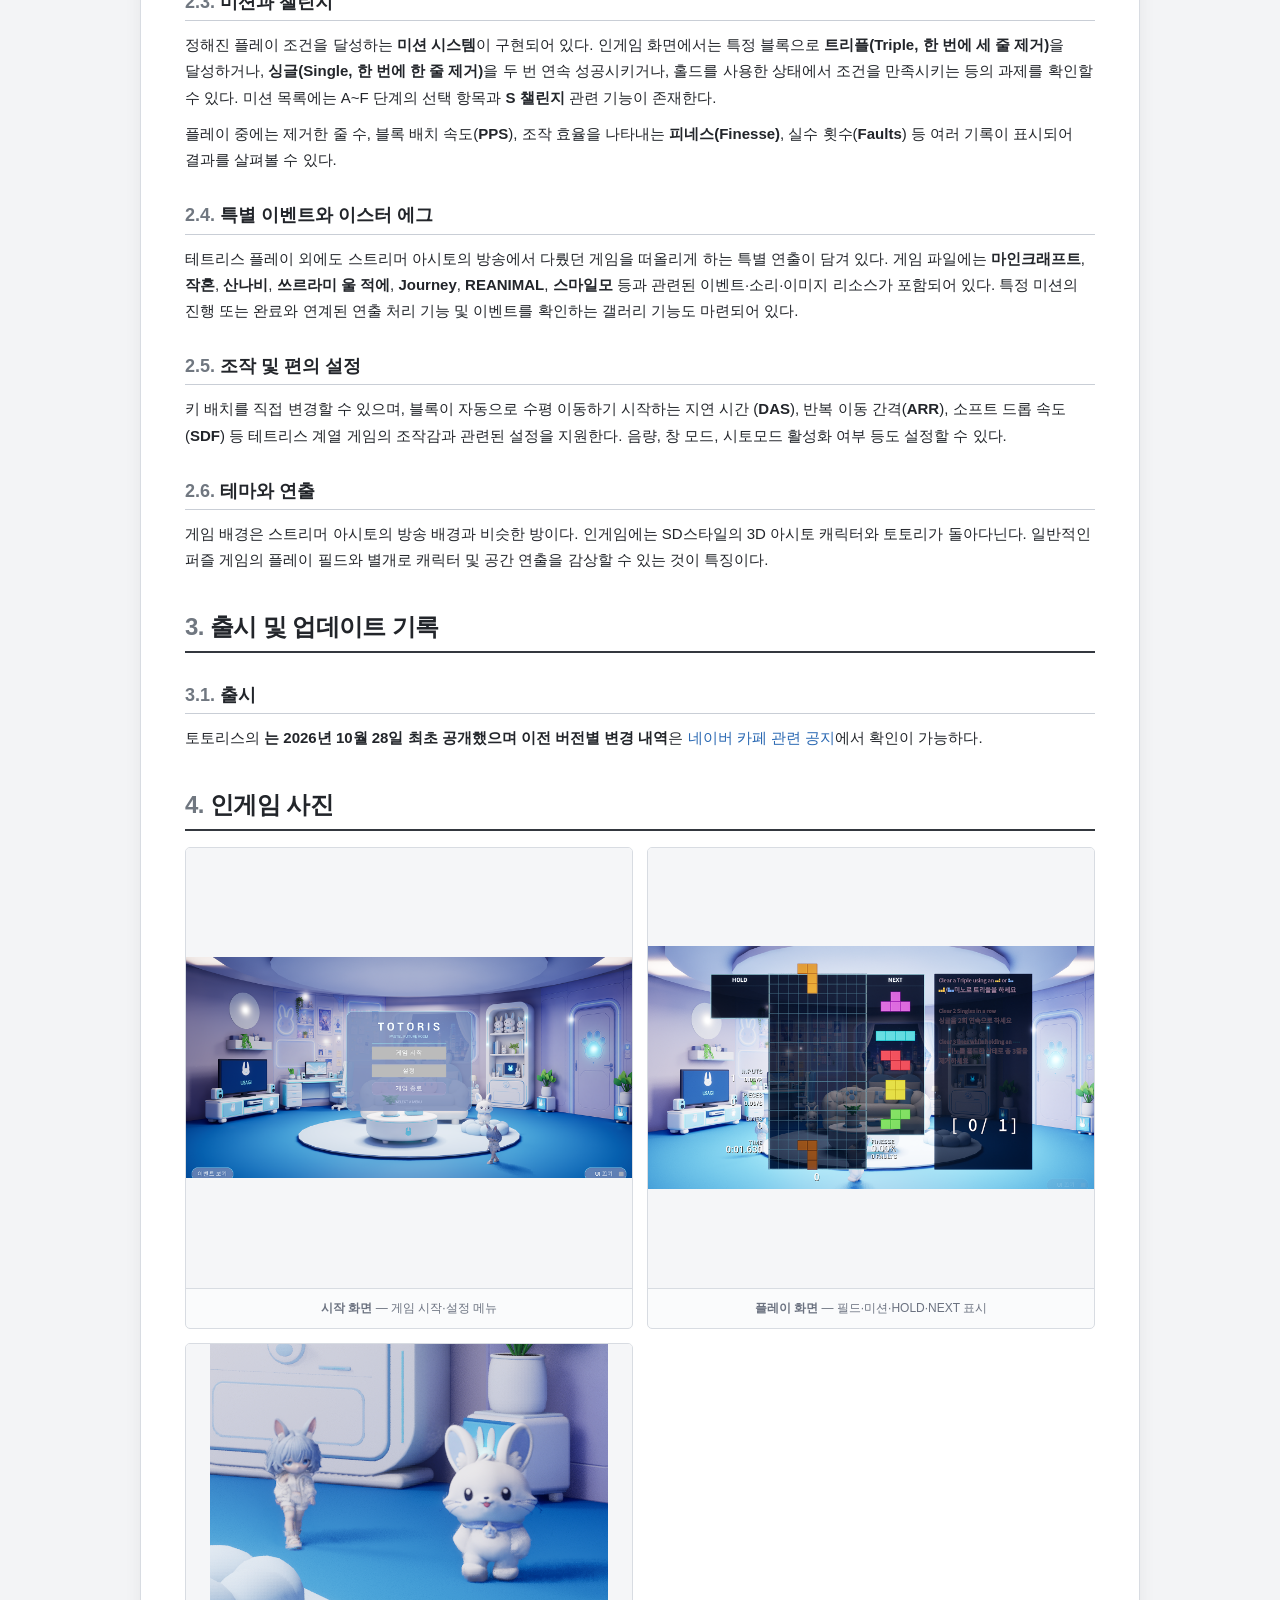
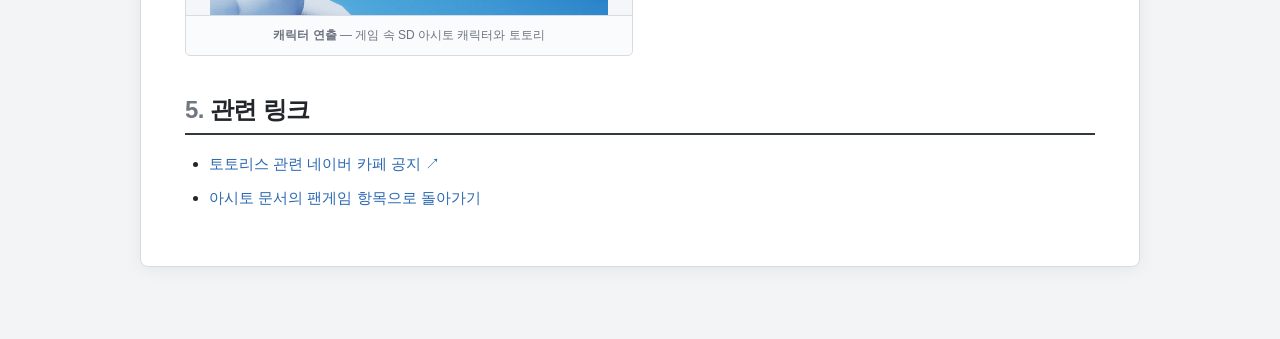
==== commit 0774f4ce: "Update totoris.html" ====
--- a/content/totoris.html
+++ b/content/totoris.html
@@ -43,11 +43,11 @@
       <table class="wiki-table content-info-table">
         <tbody>
           <tr><th>게임명</th><td>토토리스 (TOTORIS)</td></tr>
-          <tr><th>구분</th><td>아시토 팬게임</td></tr>
+          <tr><th>구분</th><td>팬게임</td></tr>
           <tr><th>장르</th><td>퍼즐게임</td></tr>
-          <tr><th>실행 환경</th><td>Windows PC (제공된 1.2 배포 파일 기준)</td></tr>
+          <tr><th>실행 환경</th><td>Windows PC</td></tr>
           <tr><th>출시일</th><td>2026.10.28</td></tr>
-          <tr><th>확인된 버전</th><td>1.2ver</td></tr>
+          <tr><th>최신 버전</th><td>1.2</td></tr>
           <tr><th>관련 공지</th><td><a href="https://cafe.naver.com/f-e/cafes/31707301/articles/356?boardtype=L&amp;referrerAllArticles=false" target="_blank" rel="noopener noreferrer">네이버 카페 공지 ↗</a></td></tr>
         </tbody>
       </table>
@@ -116,7 +116,7 @@
 
           <h3 id="special-events"><span class="section-number">2.4.</span> 특별 이벤트와 이스터 에그</h3>
           <p>
-            테트리스 플레이 외에도 방송에서 다뤘던 게임을 떠올리게 하는 특별 연출이 담겨 있다.
+            테트리스 플레이 외에도 스트리머 아시토의 방송에서 다뤘던 게임을 떠올리게 하는 특별 연출이 담겨 있다.
             게임 파일에는 <strong>마인크래프트</strong>, <strong>작혼</strong>,
             <strong>산나비</strong>, <strong>쓰르라미 울 적에</strong>,
             <strong>Journey</strong>, <strong>REANIMAL</strong>,
@@ -161,7 +161,7 @@
             </figure>
             <figure class="media-card">
               <img src="../assets/totoris_3.png" alt="토토리스에 등장하는 파란 머리 캐릭터와 흰색 토끼 캐릭터의 모습" width="398" height="271" loading="lazy" decoding="async" />
-              <figcaption><strong>캐릭터 연출</strong> — 게임 속 토끼 캐릭터와 아바타</figcaption>
+              <figcaption><strong>캐릭터 연출</strong> — 게임 속 SD 아시토 캐릭터와 토토리</figcaption>
             </figure>
           </div>
         </section>
